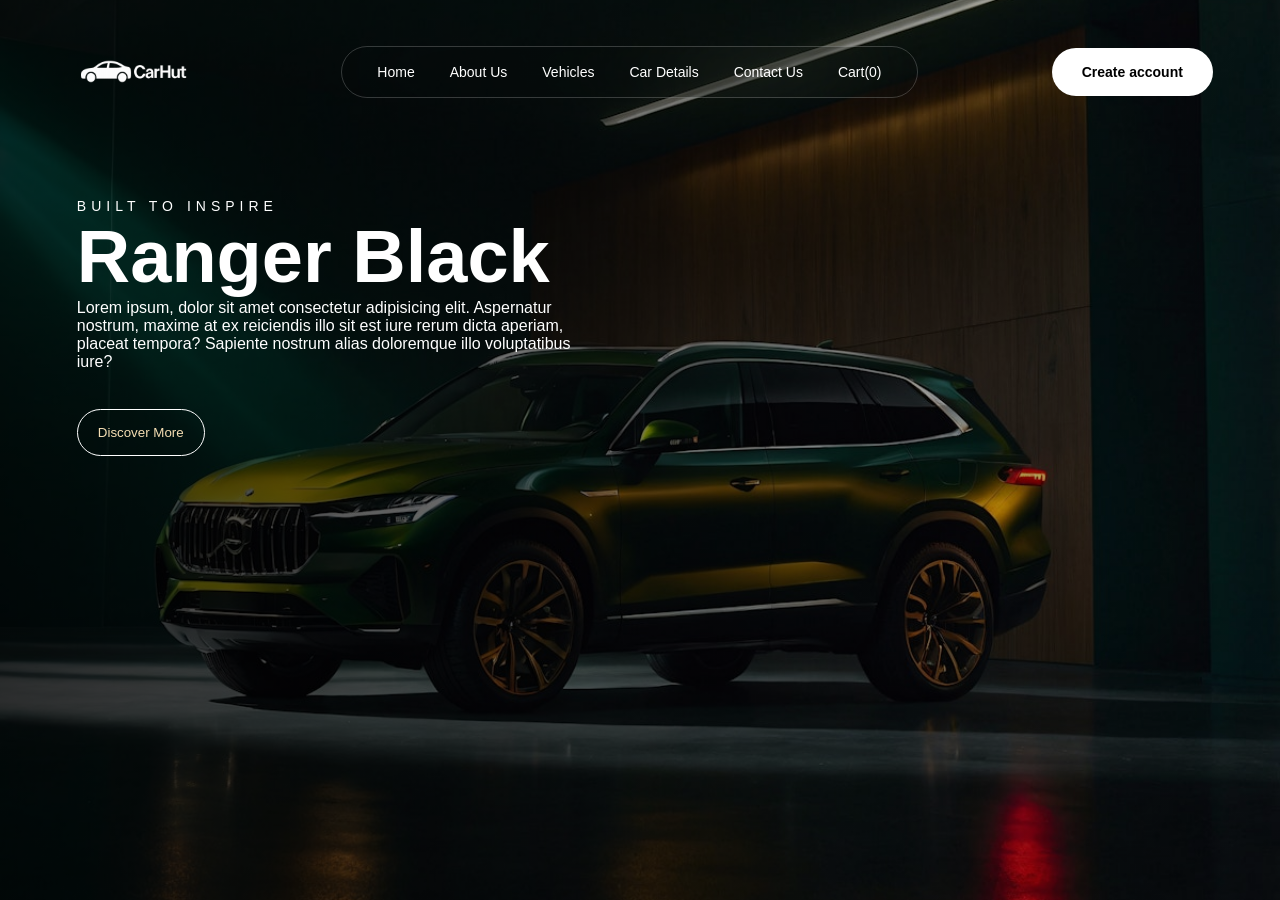
==== index.html @ 0fb3428b "Home page added" ====
<!DOCTYPE html>
<html lang="en">
<head>
    <meta charset="UTF-8">
    <meta name="viewport" content="width=device-width, initial-scale=1.0">
    <link rel="stylesheet" href="./style/style.css">
    <link rel="shortcut icon" href="favicon.ico" type="image/x-icon">
    <!-- Add this to your <head> -->
   <link href="https://fontshare.com[]=clash-display@200,300,400,500,600,700&display=swap" rel="stylesheet">

    <title>Car Hut</title>
</head>
<body>
    <div class="hero-section">
        <header>
            <div class="nav">
                <a href="#" class="logo">
                    <img src="./assets/logo.png" alt="logo">
                </a>

                <div class="nav-links">
                    <ul>
                        <li><a href="#">Home</a></li>
                        <li><a href="#">About Us</a></li>
                        <li><a href="#">Vehicles</a></li>
                        <li><a href="#">Car Details</a></li>
                        <li><a href="#">Contact Us</a></li>
                        <li><a href="#">Cart(0)</a></li>
                    </ul>
                </div>

                <div class="create">
                    <button>Create account</button>
                </div>
            </div>
        </header>
        
        <div class="description">
            <div class="text">
                <p class="sub-heading">BUILT TO INSPIRE</p>
                <h1>Ranger Black</h1>
                <p>Lorem ipsum, dolor sit amet consectetur adipisicing elit. Aspernatur nostrum, maxime at ex reiciendis illo sit est iure rerum dicta aperiam, placeat tempora? Sapiente nostrum alias doloremque illo voluptatibus iure?</p>
                <button>Discover More </button>
            </div>
        </div>
    </div>
    
</body>
</html>
---- style/style.css ----
*{
    margin: 0;
    padding: 0;
    box-sizing: border-box;
}

body{
    font-family: 'Clash Display', sans-serif;

    -webkit-font-smoothing: antialiased;
    -moz-osx-font-smoothing: grayscale;
}

img{
    max-width: 100%;
    display: block;
}



/* ================= HERO SECTION ================= */

.hero-section{
    min-height: 100vh;
    background-image:
    linear-gradient(to right,
    rgba(0,0,0,0.8),
    rgba(0,0,0,0.2)),
    url(../assets/hero_section.jpg);

    background-size: cover;
    background-position: center;
    background-repeat: no-repeat;
    color: white;
}

/* ================= NAVBAR ================= */

.nav{
    display: flex;
    align-items: center;
    justify-content: space-around;
    padding-top: 25px;
}

/* LOGO */

.logo{
    max-width: 140px;
    width: 100%;
}

.logo img{
    width: 100%;
    object-fit: contain;
}

/* NAV LINKS */

.nav-links{
    border: 1px solid rgba(255,255,255,0.2);
    padding: 16px 35px;
    border-radius: 68px;
    backdrop-filter: blur(50px);
}

.nav-links ul{
    display: flex;
    align-items: center;
    gap: 35px;
    list-style: none;
}

.nav-links ul li a{
    text-decoration: none;
    color: white;
    font-size: 14px;
    font-weight: 400;
}

/* BUTTON */

.create button{
    border: none;
    outline: none;
    padding: 16px 30px;
    border-radius: 50px;
    background-color: white;
    font-size: 14px;
    font-weight: 600;
    cursor: pointer;
}

.text button{
    background: transparent;
    border: 1px solid white;
    border-radius: 48px;
    color: wheat;
    padding: 15px 20px;
    margin-top: 38px;
    cursor: pointer;
    transition: 0.3s ease;
}

.description{
    min-height: calc(100vh-120px);
    display: flex;
    gap: 20px;
    padding-left: 6%;
    padding-right: 6%;
    padding-top: 80px;
}
.sub-heading{
    letter-spacing: 5px;
    font-size: 14px;
    font-weight: 400;
}
.text{
    max-width: 500px;
}

.text h1{
    font-size: 74px;
}
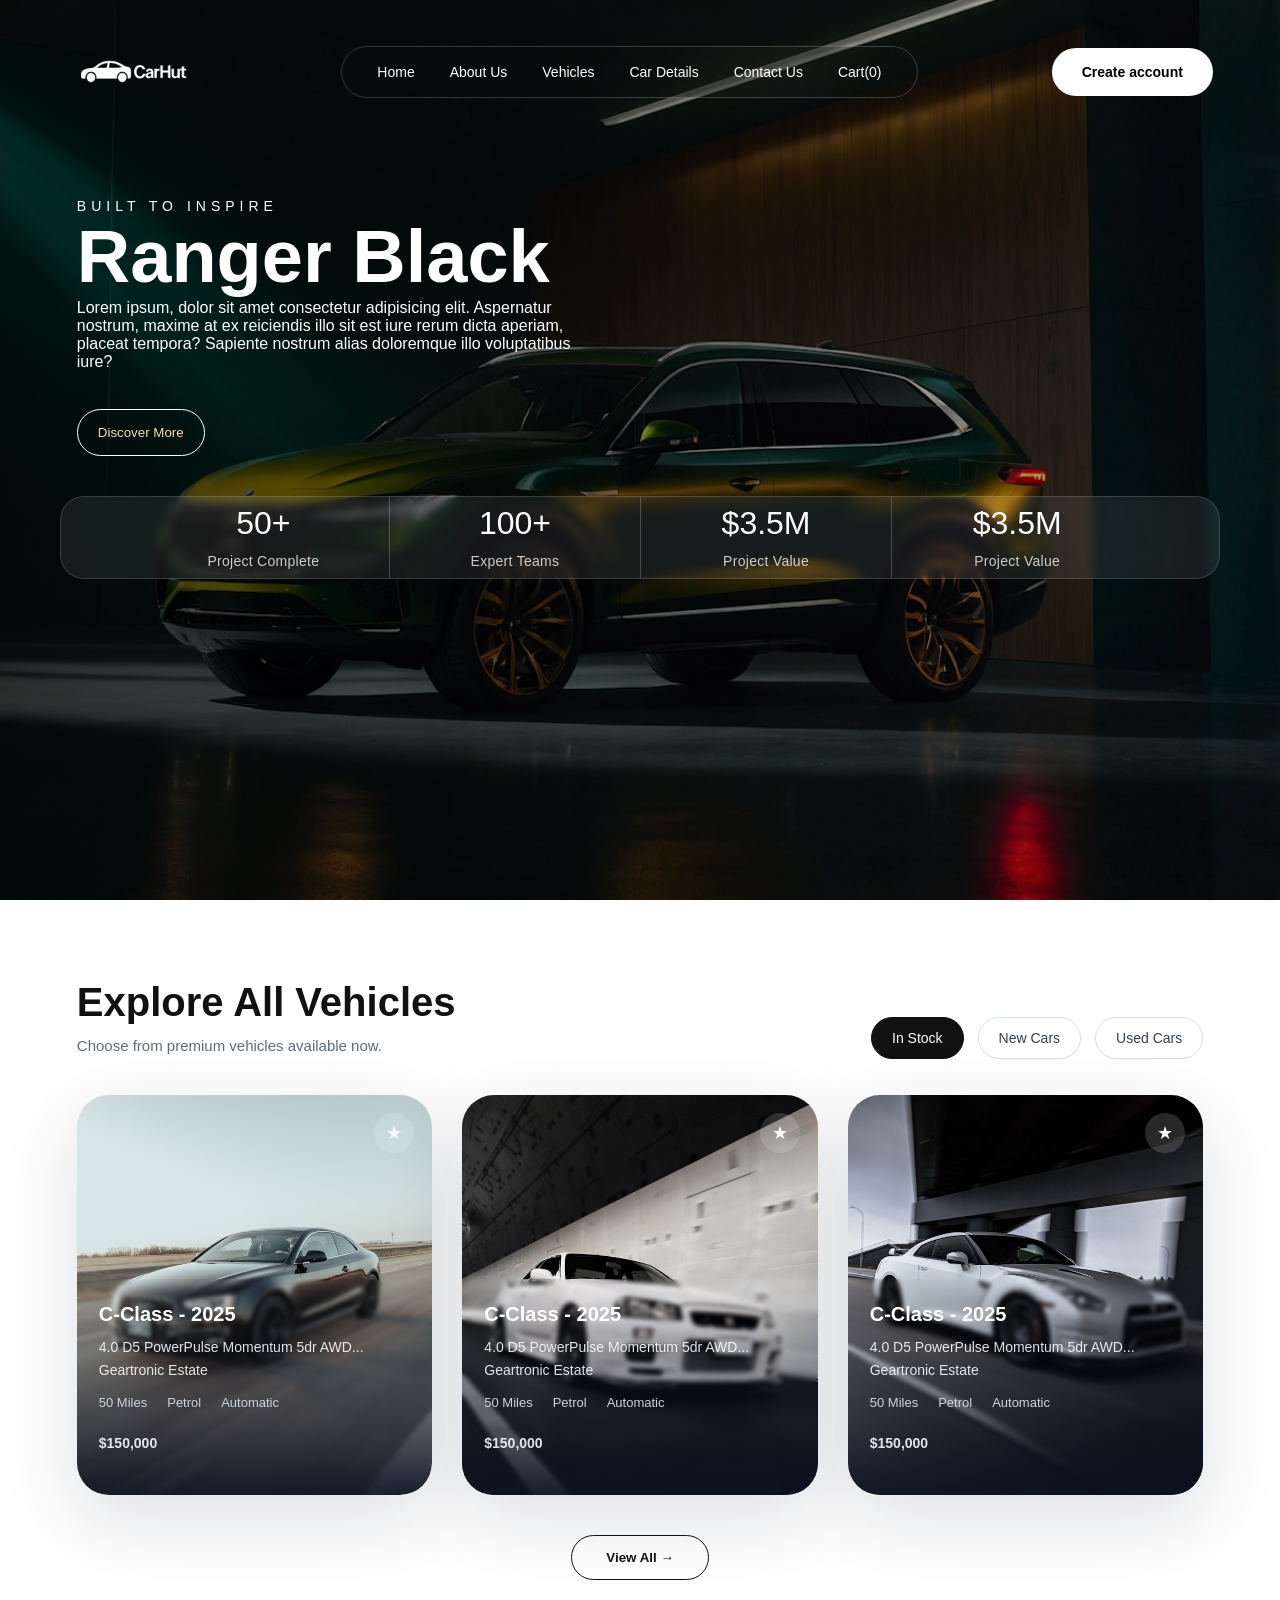
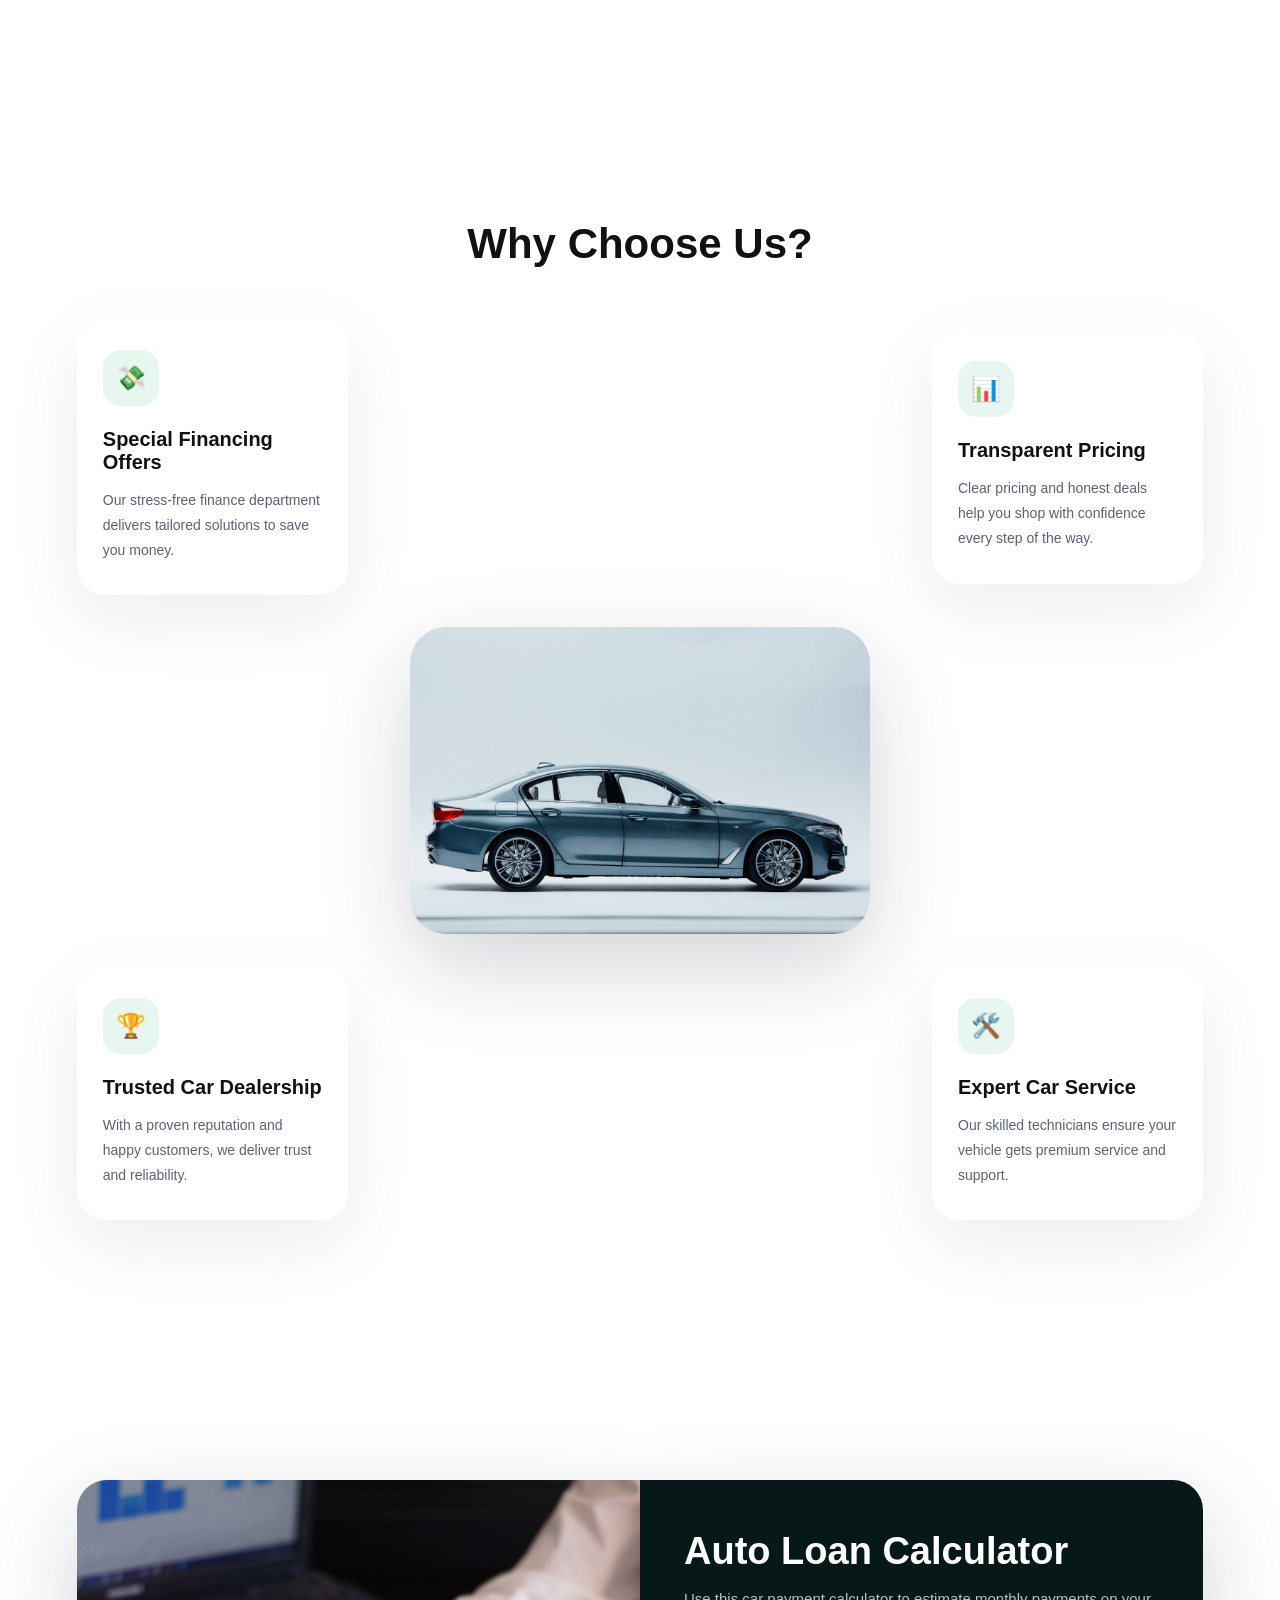
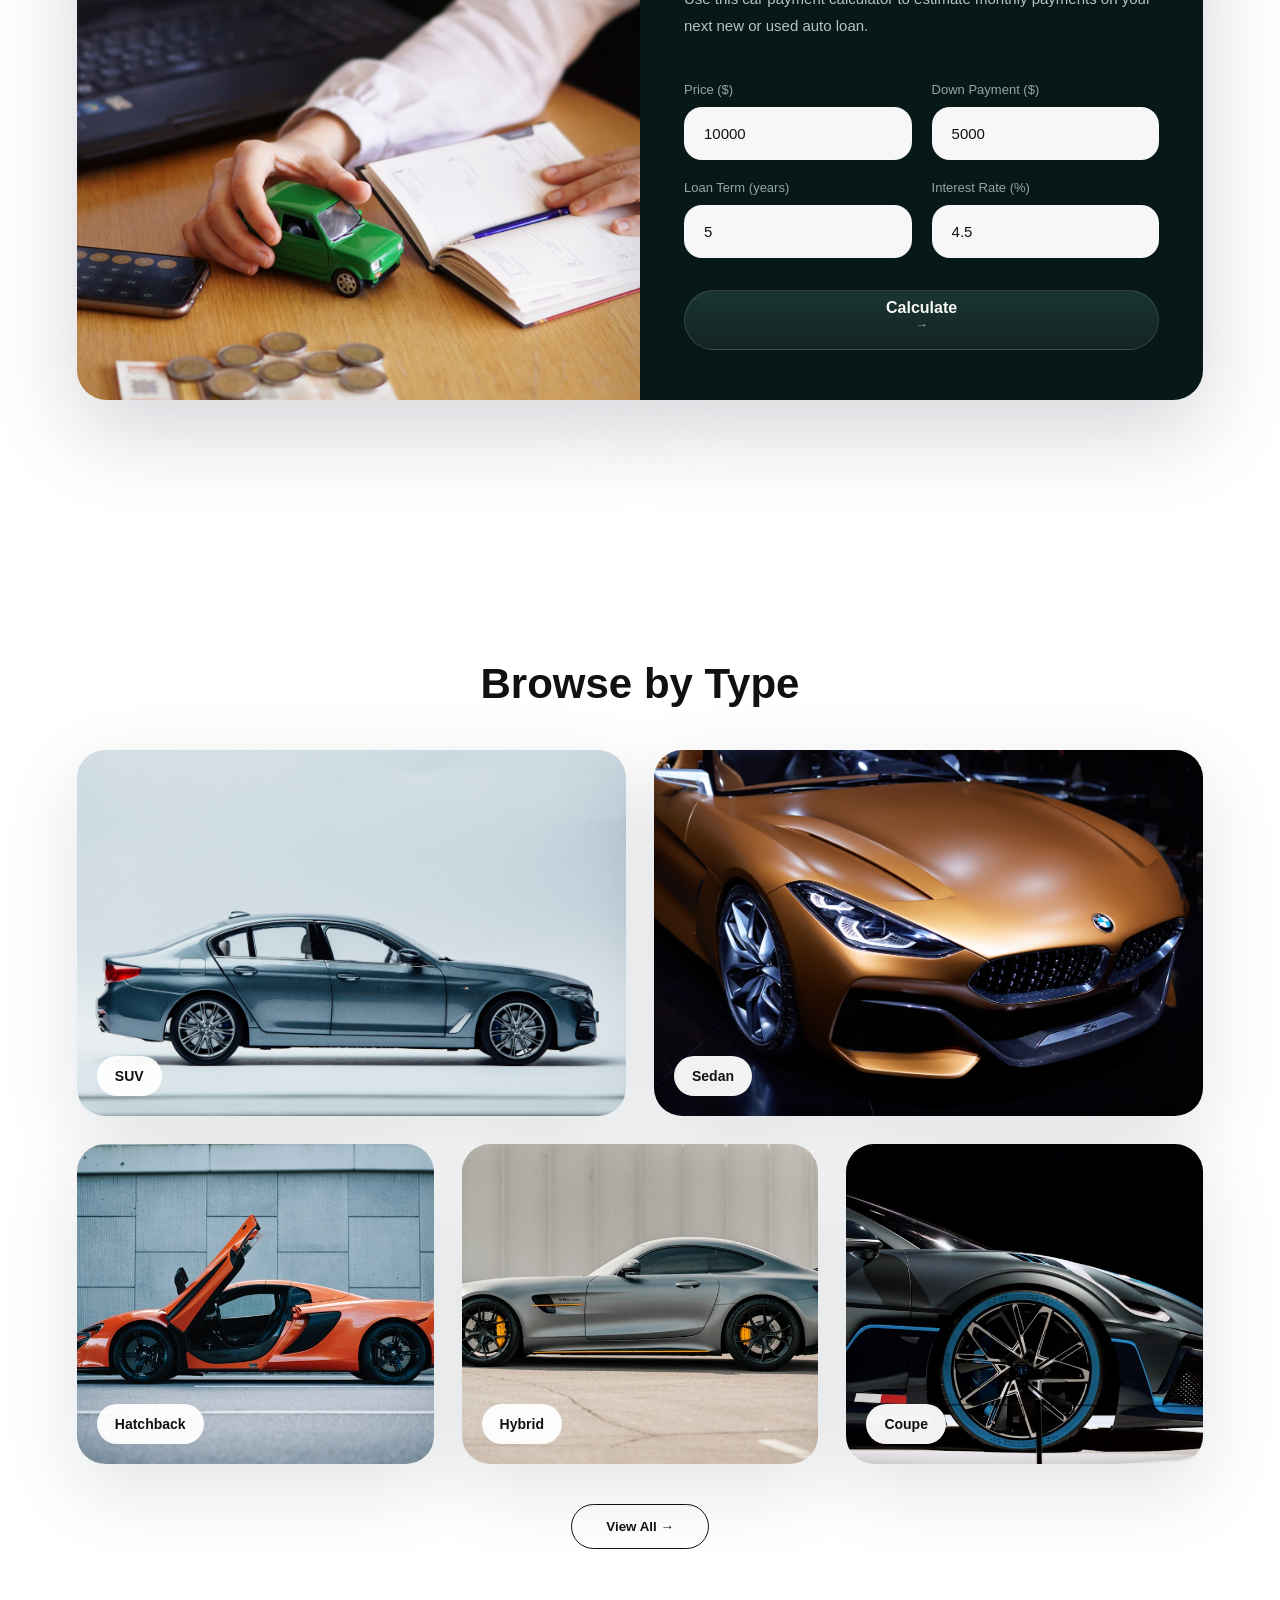
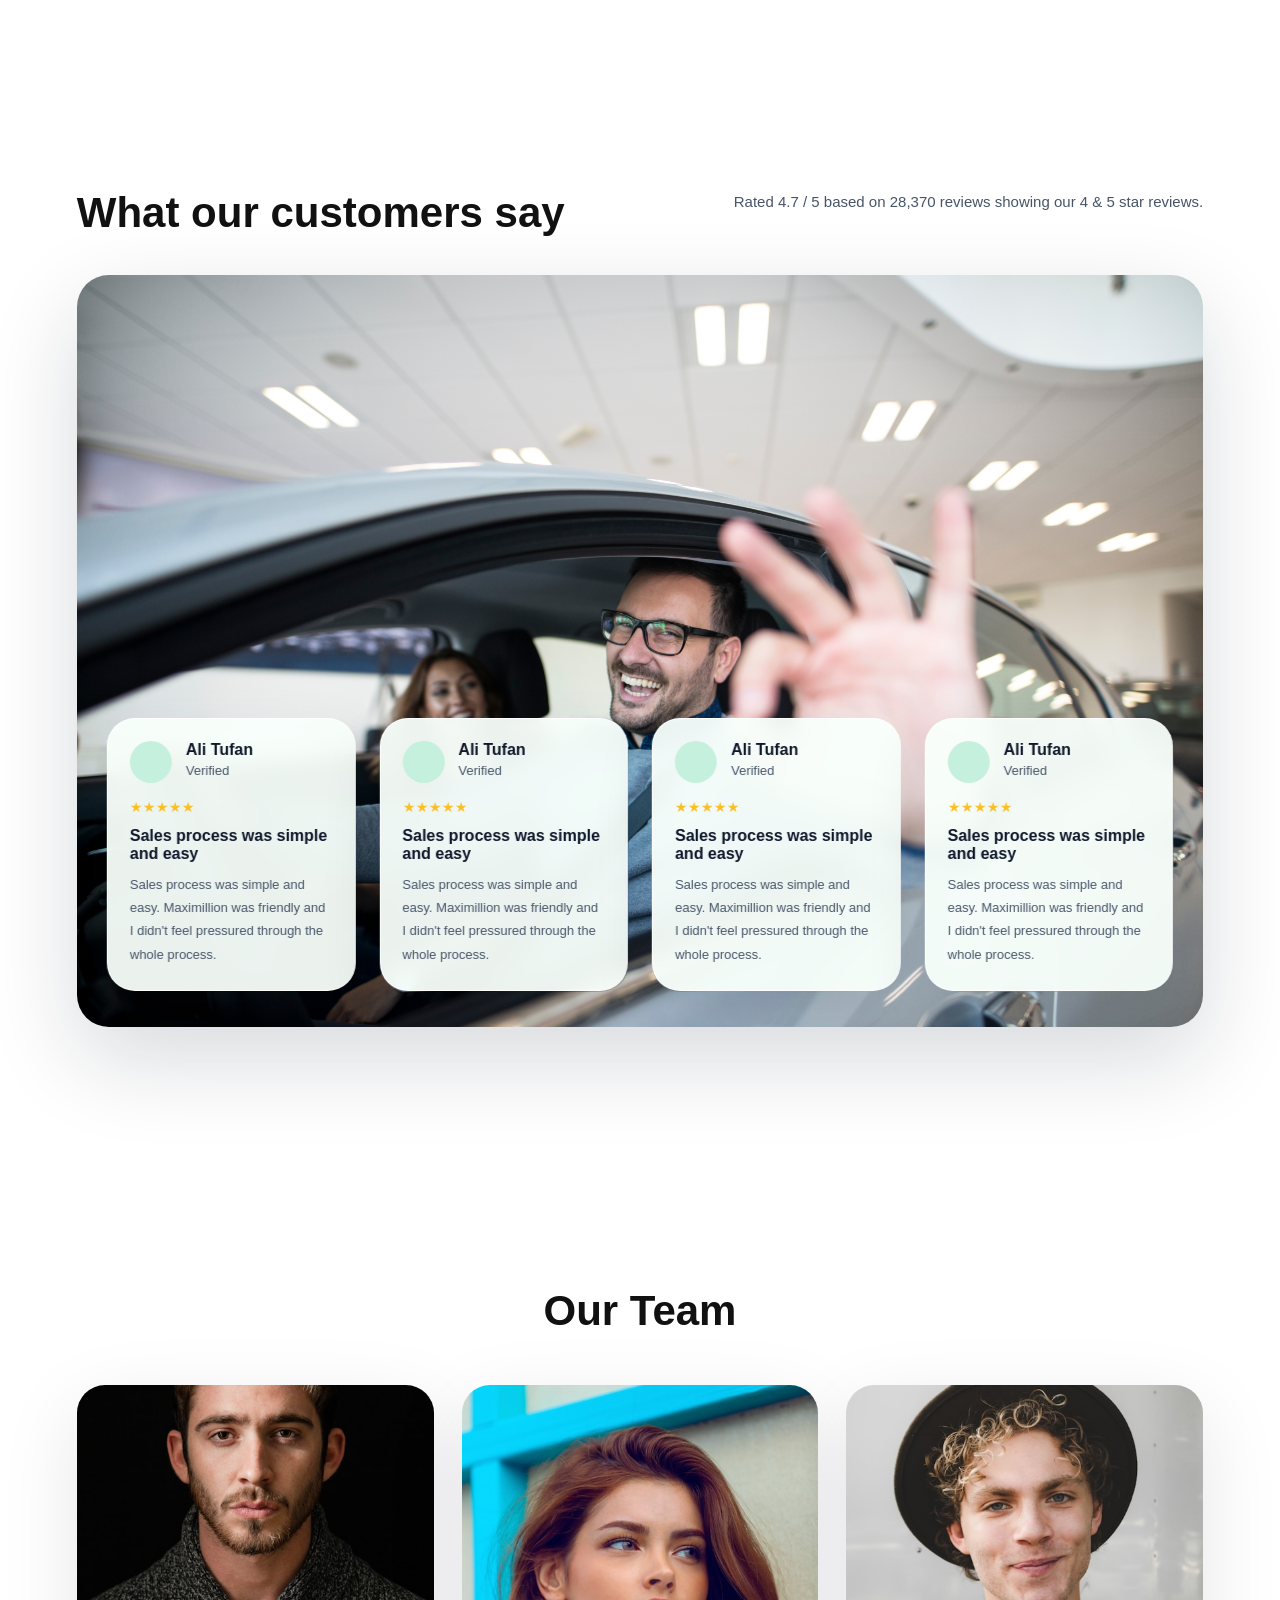
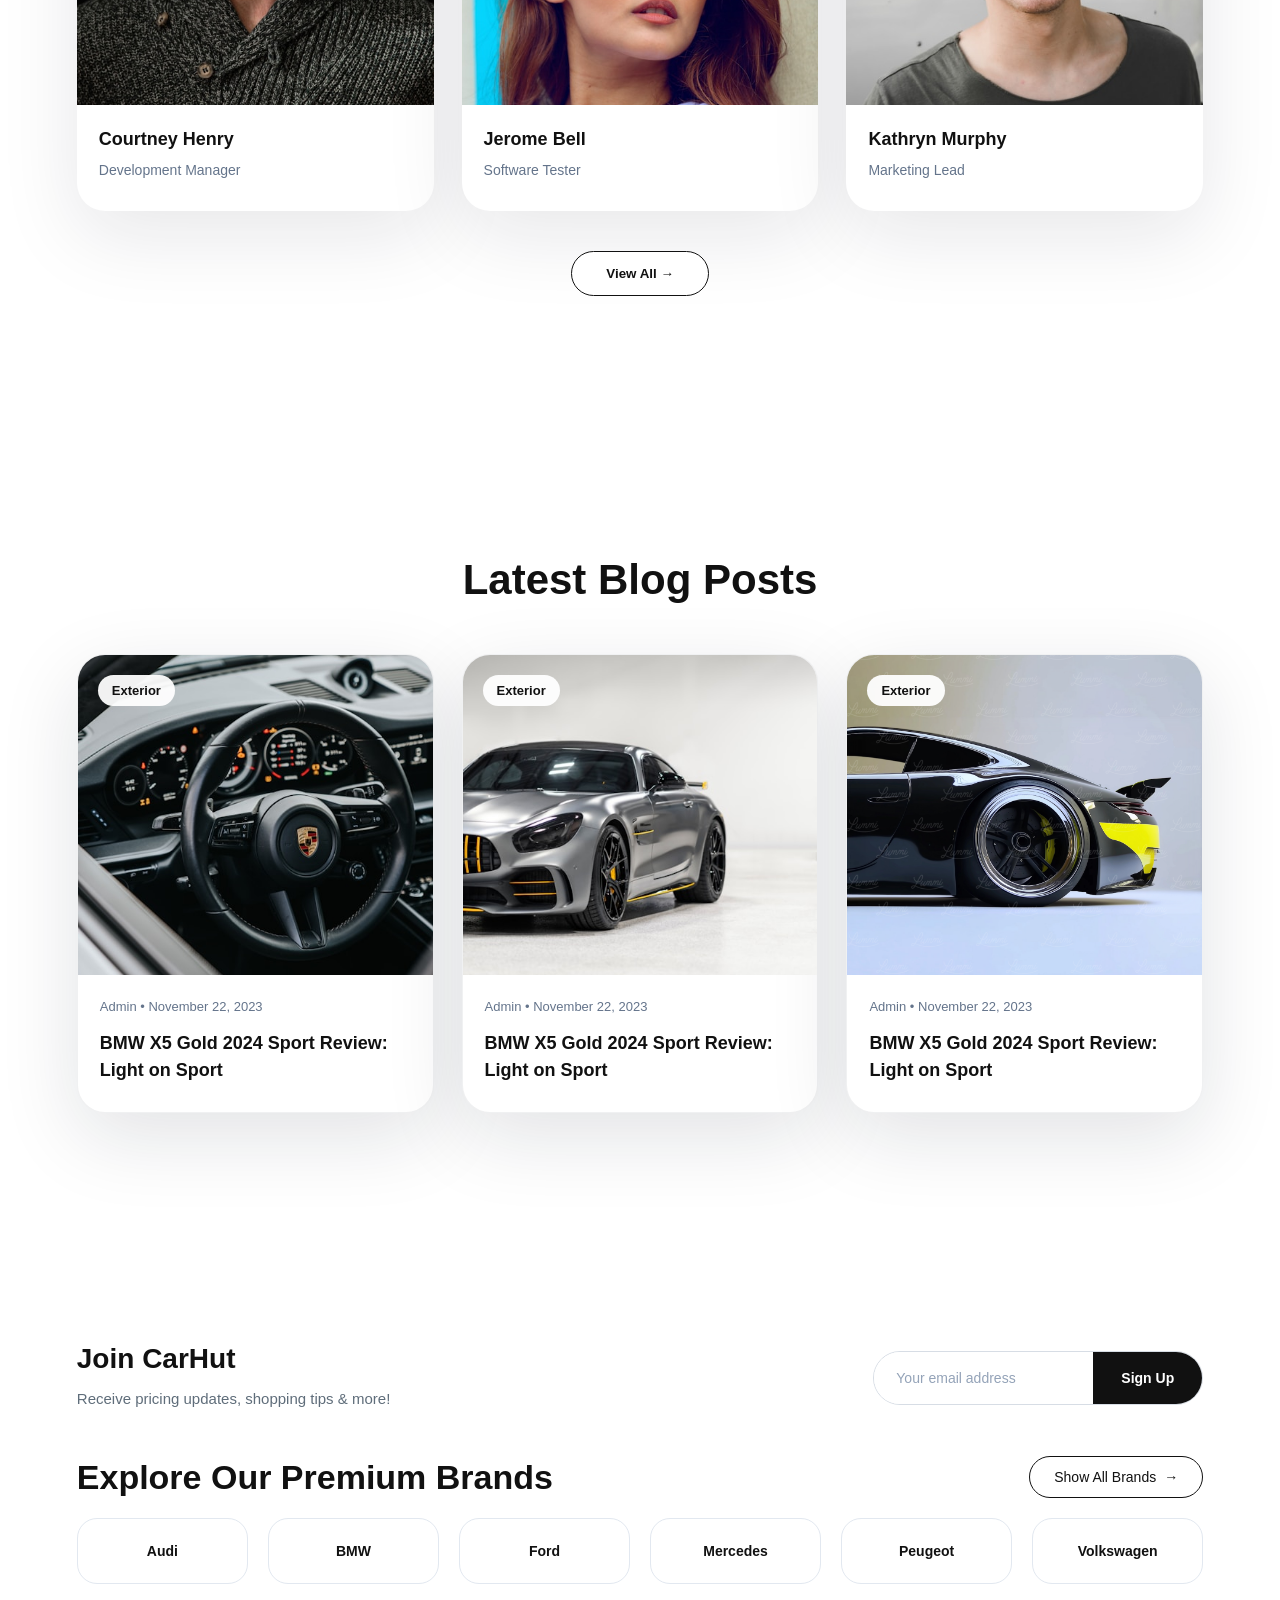
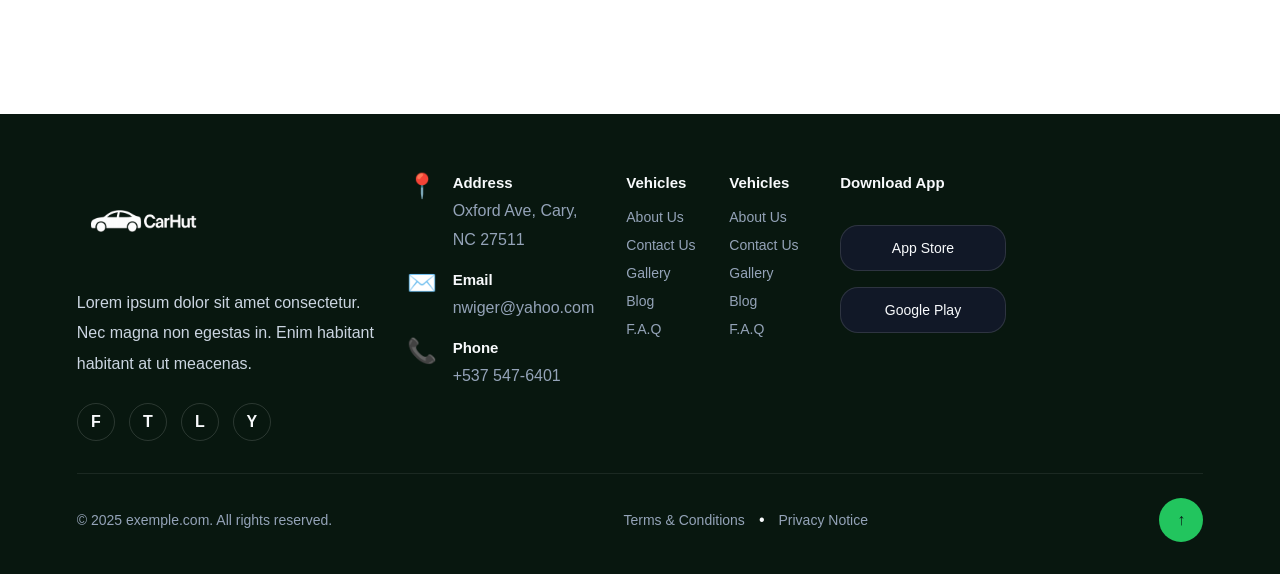
==== commit 4acfe863: "main page added" ====
--- a/index.html
+++ b/index.html
@@ -43,7 +43,438 @@
                 <button>Discover More </button>
             </div>
         </div>
+
+        <div class="stats">
+            <div class="stat-card">
+                <p>50+</p>
+                <span>Project Complete</span>
+            </div>
+            <div class="stat-card">
+                <p>100+</p>
+                <span>Expert Teams</span>
+            </div>
+            <div class="stat-card">
+                <p>$3.5M</p>
+                <span>Project Value</span>
+            </div>
+            <div class="stat-card">
+                <p>$3.5M</p>
+                <span>Project Value</span>
+            </div>
+        </div>
+
     </div>
-    
+
+    <section class="explore-section">
+        <div class="explore-top">
+            <div>
+                <h2>Explore All Vehicles</h2>
+                <p>Choose from premium vehicles available now.</p>
+            </div>
+            <div class="explore-tabs">
+                <button class="tab active">In Stock</button>
+                <button class="tab">New Cars</button>
+                <button class="tab">Used Cars</button>
+            </div>
+        </div>
+
+        <div class="vehicle-grid">
+            <article class="vehicle-card">
+                <div class="vehicle-image">
+                    <img src="./assets/card_img1.jpg" alt="C-Class 2025">
+                    <div class="vehicle-badge">&#9733;</div>
+                </div>
+                <div class="vehicle-info">
+                    <h3>C-Class - 2025</h3>
+                    <p>4.0 D5 PowerPulse Momentum 5dr AWD... Geartronic Estate</p>
+                    <div class="vehicle-meta">
+                        <span>50 Miles</span>
+                        <span>Petrol</span>
+                        <span>Automatic</span>
+                    </div>
+                    <p class="vehicle-price">$150,000</p>
+                </div>
+            </article>
+
+            <article class="vehicle-card">
+                <div class="vehicle-image">
+                    <img src="./assets/card_img2.jpg" alt="C-Class 2025">
+                    <div class="vehicle-badge">&#9733;</div>
+                </div>
+                <div class="vehicle-info">
+                    <h3>C-Class - 2025</h3>
+                    <p>4.0 D5 PowerPulse Momentum 5dr AWD... Geartronic Estate</p>
+                    <div class="vehicle-meta">
+                        <span>50 Miles</span>
+                        <span>Petrol</span>
+                        <span>Automatic</span>
+                    </div>
+                    <p class="vehicle-price">$150,000</p>
+                </div>
+            </article>
+
+            <article class="vehicle-card">
+                <div class="vehicle-image">
+                    <img src="./assets/card_img3.jpg" alt="C-Class 2025">
+                    <div class="vehicle-badge">&#9733;</div>
+                </div>
+                <div class="vehicle-info">
+                    <h3>C-Class - 2025</h3>
+                    <p>4.0 D5 PowerPulse Momentum 5dr AWD... Geartronic Estate</p>
+                    <div class="vehicle-meta">
+                        <span>50 Miles</span>
+                        <span>Petrol</span>
+                        <span>Automatic</span>
+                    </div>
+                    <p class="vehicle-price">$150,000</p>
+                </div>
+            </article>
+        </div>
+
+        <div class="view-all-wrap">
+            <button class="view-all">View All <span>→</span></button>
+        </div>
+    </section>
+
+    <section class="why-choose">
+        <div class="section-heading">
+            <h2>Why Choose Us?</h2>
+        </div>
+
+        <div class="why-grid">
+            <article class="feature-card feature-1">
+                <div class="feature-icon">💸</div>
+                <h3>Special Financing Offers</h3>
+                <p>Our stress-free finance department delivers tailored solutions to save you money.</p>
+            </article>
+
+            <article class="feature-card feature-2">
+                <div class="feature-icon">📊</div>
+                <h3>Transparent Pricing</h3>
+                <p>Clear pricing and honest deals help you shop with confidence every step of the way.</p>
+            </article>
+
+            <div class="why-car">
+                <img src="./assets/suv.jpg" alt="Featured car">
+            </div>
+
+            <article class="feature-card feature-3">
+                <div class="feature-icon">🏆</div>
+                <h3>Trusted Car Dealership</h3>
+                <p>With a proven reputation and happy customers, we deliver trust and reliability.</p>
+            </article>
+
+            <article class="feature-card feature-4">
+                <div class="feature-icon">🛠️</div>
+                <h3>Expert Car Service</h3>
+                <p>Our skilled technicians ensure your vehicle gets premium service and support.</p>
+            </article>
+        </div>
+    </section>
+
+    <section class="loan-calculator">
+        <div class="loan-grid">
+            <div class="loan-image">
+                <img src="./assets/loan.jpg" alt="Auto loan calculator">
+            </div>
+            <div class="loan-form-card">
+                <div class="loan-heading">
+                    <h2>Auto Loan Calculator</h2>
+                    <p>Use this car payment calculator to estimate monthly payments on your next new or used auto loan.</p>
+                </div>
+                <form>
+                    <div class="input-row">
+                        <label>
+                            <span>Price ($)</span>
+                            <input type="text" value="10000">
+                        </label>
+                        <label>
+                            <span>Down Payment ($)</span>
+                            <input type="text" value="5000">
+                        </label>
+                    </div>
+                    <div class="input-row">
+                        <label>
+                            <span>Loan Term (years)</span>
+                            <input type="text" value="5">
+                        </label>
+                        <label>
+                            <span>Interest Rate (%)</span>
+                            <input type="text" value="4.5">
+                        </label>
+                    </div>
+                    <button type="button" class="calculate-btn">Calculate <span>→</span></button>
+                </form>
+            </div>
+        </div>
+    </section>
+
+    <section class="browse-section">
+        <div class="section-heading">
+            <h2>Browse by Type</h2>
+        </div>
+        <div class="browse-grid browse-grid--two-three">
+            <article class="browse-card browse-card--wide">
+                <img src="./assets/suv.jpg" alt="SUV">
+                <span class="browse-label">SUV</span>
+            </article>
+            <article class="browse-card browse-card--wide">
+                <img src="./assets/sedan.jpg" alt="Sedan">
+                <span class="browse-label">Sedan</span>
+            </article>
+            <article class="browse-card browse-card--narrow">
+                <img src="./assets/hatchback.jpg" alt="Hatchback">
+                <span class="browse-label">Hatchback</span>
+            </article>
+            <article class="browse-card browse-card--narrow">
+                <img src="./assets/hybrid.jpg" alt="Hybrid">
+                <span class="browse-label">Hybrid</span>
+            </article>
+            <article class="browse-card browse-card--narrow">
+                <img src="./assets/coupe.jpg" alt="Coupe">
+                <span class="browse-label">Coupe</span>
+            </article>
+        </div>
+        <div class="view-all-wrap">
+            <button class="view-all">View All <span>→</span></button>
+        </div>
+    </section>
+
+    <section class="customer-section">
+        <div class="customer-heading">
+            <div>
+                <h2>What our customers say</h2>
+            </div>
+            <div class="customer-rating">
+                <p>Rated 4.7 / 5 based on 28,370 reviews showing our 4 &amp; 5 star reviews.</p>
+            </div>
+        </div>
+        <div class="customer-panel">
+            <div class="customer-bg">
+                <img src="./assets/customer.jpg" alt="Happy customers in car">
+            </div>
+            <div class="customer-cards">
+                <article class="customer-card">
+                    <div class="card-top">
+                        <div class="avatar"></div>
+                        <div>
+                            <h3>Ali Tufan</h3>
+                            <p>Verified</p>
+                        </div>
+                    </div>
+                    <div class="star-row">★★★★★</div>
+                    <h4>Sales process was simple and easy</h4>
+                    <p>Sales process was simple and easy. Maximillion was friendly and I didn't feel pressured through the whole process.</p>
+                </article>
+                <article class="customer-card">
+                    <div class="card-top">
+                        <div class="avatar"></div>
+                        <div>
+                            <h3>Ali Tufan</h3>
+                            <p>Verified</p>
+                        </div>
+                    </div>
+                    <div class="star-row">★★★★★</div>
+                    <h4>Sales process was simple and easy</h4>
+                    <p>Sales process was simple and easy. Maximillion was friendly and I didn't feel pressured through the whole process.</p>
+                </article>
+                <article class="customer-card">
+                    <div class="card-top">
+                        <div class="avatar"></div>
+                        <div>
+                            <h3>Ali Tufan</h3>
+                            <p>Verified</p>
+                        </div>
+                    </div>
+                    <div class="star-row">★★★★★</div>
+                    <h4>Sales process was simple and easy</h4>
+                    <p>Sales process was simple and easy. Maximillion was friendly and I didn't feel pressured through the whole process.</p>
+                </article>
+                <article class="customer-card">
+                    <div class="card-top">
+                        <div class="avatar"></div>
+                        <div>
+                            <h3>Ali Tufan</h3>
+                            <p>Verified</p>
+                        </div>
+                    </div>
+                    <div class="star-row">★★★★★</div>
+                    <h4>Sales process was simple and easy</h4>
+                    <p>Sales process was simple and easy. Maximillion was friendly and I didn't feel pressured through the whole process.</p>
+                </article>
+            </div>
+        </div>
+    </section>
+
+    <section class="team-section">
+        <div class="section-heading">
+            <h2>Our Team</h2>
+        </div>
+        <div class="team-grid">
+            <article class="team-card">
+                <img src="./assets/team1.jpg" alt="Courtney Henry">
+                <div class="team-info">
+                    <h3>Courtney Henry</h3>
+                    <p>Development Manager</p>
+                </div>
+            </article>
+            <article class="team-card">
+                <img src="./assets/team2.jpg" alt="Jerome Bell">
+                <div class="team-info">
+                    <h3>Jerome Bell</h3>
+                    <p>Software Tester</p>
+                </div>
+            </article>
+            <article class="team-card">
+                <img src="./assets/team3.jpg" alt="Kathryn Murphy">
+                <div class="team-info">
+                    <h3>Kathryn Murphy</h3>
+                    <p>Marketing Lead</p>
+                </div>
+            </article>
+        </div>
+        <div class="view-all-wrap">
+            <button class="view-all">View All <span>→</span></button>
+        </div>
+    </section>
+
+    <section class="blog-section">
+        <div class="section-heading">
+            <h2>Latest Blog Posts</h2>
+        </div>
+        <div class="blog-grid">
+            <article class="blog-card">
+                <div class="blog-image">
+                    <img src="./assets/blog1.jpg" alt="BMW X5 Gold interior">
+                    <span class="blog-tag">Exterior</span>
+                </div>
+                <div class="blog-content">
+                    <div class="blog-meta">Admin • November 22, 2023</div>
+                    <h3>BMW X5 Gold 2024 Sport Review: Light on Sport</h3>
+                </div>
+            </article>
+            <article class="blog-card">
+                <div class="blog-image">
+                    <img src="./assets/blog2.jpg" alt="Sports car side profile">
+                    <span class="blog-tag">Exterior</span>
+                </div>
+                <div class="blog-content">
+                    <div class="blog-meta">Admin • November 22, 2023</div>
+                    <h3>BMW X5 Gold 2024 Sport Review: Light on Sport</h3>
+                </div>
+            </article>
+            <article class="blog-card">
+                <div class="blog-image">
+                    <img src="./assets/blog3.png" alt="Luxury car front end">
+                    <span class="blog-tag">Exterior</span>
+                </div>
+                <div class="blog-content">
+                    <div class="blog-meta">Admin • November 22, 2023</div>
+                    <h3>BMW X5 Gold 2024 Sport Review: Light on Sport</h3>
+                </div>
+            </article>
+        </div>
+    </section>
+
+    <section class="join-brands-section">
+        <div class="join-brands-grid">
+            <div class="join-card">
+                <h3>Join CarHut</h3>
+                <p>Receive pricing updates, shopping tips & more!</p>
+            </div>
+            <form class="join-form">
+                <input type="email" placeholder="Your email address">
+                <button type="submit">Sign Up</button>
+            </form>
+        </div>
+
+        <div class="brands-row">
+            <div class="brands-heading">
+                <h2>Explore Our Premium Brands</h2>
+                <button class="brands-button">Show All Brands <span>→</span></button>
+            </div>
+            <div class="brand-list">
+                <div class="brand-item">Audi</div>
+                <div class="brand-item">BMW</div>
+                <div class="brand-item">Ford</div>
+                <div class="brand-item">Mercedes</div>
+                <div class="brand-item">Peugeot</div>
+                <div class="brand-item">Volkswagen</div>
+            </div>
+        </div>
+    </section>
+
+    <footer class="footer-section">
+        <div class="footer-top">
+            <div class="footer-brand">
+                <a href="#" class="footer-logo">
+                    <img src="./assets/logo.png" alt="CarHut logo">
+                </a>
+                <p>Lorem ipsum dolor sit amet consectetur. Nec magna non egestas in. Enim habitant habitant at ut meacenas.</p>
+                <div class="social-links">
+                    <a href="#" aria-label="Facebook">F</a>
+                    <a href="#" aria-label="Twitter">T</a>
+                    <a href="#" aria-label="LinkedIn">L</a>
+                    <a href="#" aria-label="YouTube">Y</a>
+                </div>
+            </div>
+            <div class="footer-contact-cards">
+                <article class="contact-card">
+                    <span class="contact-icon">📍</span>
+                    <div>
+                        <h4>Address</h4>
+                        <p>Oxford Ave, Cary, NC 27511</p>
+                    </div>
+                </article>
+                <article class="contact-card">
+                    <span class="contact-icon">✉️</span>
+                    <div>
+                        <h4>Email</h4>
+                        <p>nwiger@yahoo.com</p>
+                    </div>
+                </article>
+                <article class="contact-card">
+                    <span class="contact-icon">📞</span>
+                    <div>
+                        <h4>Phone</h4>
+                        <p>+537 547-6401</p>
+                    </div>
+                </article>
+            </div>
+            <div class="footer-links">
+                <div class="links-column">
+                    <h4>Vehicles</h4>
+                    <a href="#">About Us</a>
+                    <a href="#">Contact Us</a>
+                    <a href="#">Gallery</a>
+                    <a href="#">Blog</a>
+                    <a href="#">F.A.Q</a>
+                </div>
+                <div class="links-column">
+                    <h4>Vehicles</h4>
+                    <a href="#">About Us</a>
+                    <a href="#">Contact Us</a>
+                    <a href="#">Gallery</a>
+                    <a href="#">Blog</a>
+                    <a href="#">F.A.Q</a>
+                </div>
+            </div>
+            <div class="footer-apps">
+                <h4>Download App</h4>
+                <a href="#" class="app-btn app-btn--apple">App Store</a>
+                <a href="#" class="app-btn app-btn--google">Google Play</a>
+            </div>
+        </div>
+        <div class="footer-bottom">
+            <p>© 2025 exemple.com. All rights reserved.</p>
+            <div class="footer-legal">
+                <a href="#">Terms & Conditions</a>
+                <span>•</span>
+                <a href="#">Privacy Notice</a>
+            </div>
+            <a href="#" class="scroll-top">↑</a>
+        </div>
+    </footer>
+
 </body>
 </html>
--- a/style/style.css
+++ b/style/style.css
@@ -6,7 +6,6 @@
 
 body{
     font-family: 'Clash Display', sans-serif;
-
     -webkit-font-smoothing: antialiased;
     -moz-osx-font-smoothing: grayscale;
 }
@@ -123,3 +122,1198 @@
     font-size: 74px;
 }
 
+.stats{
+    max-width: 1160px;
+    margin: 40px auto;
+    display: grid;
+    grid-template-columns: repeat(4, minmax(0, 1fr));
+    background: rgba(255, 255, 255, 0.08);
+    border: 1px solid rgba(255, 255, 255, 0.15);
+    border-radius: 24px;
+    backdrop-filter: blur(5px);
+    gap: 0;
+    padding: 0px 6%;
+}
+
+.join-brands-section{
+    padding: 50px 6%;
+    max-width: 1280px;
+    margin: 0 auto 80px;
+}
+
+.join-brands-grid{
+    display: grid;
+    grid-template-columns: 1fr auto;
+    gap: 20px;
+    align-items: center;
+    justify-content: space-between;
+    margin-bottom: 44px;
+}
+
+.join-card{
+    display: flex;
+    flex-direction: column;
+    gap: 10px;
+}
+
+.join-card h3{
+    font-size: 28px;
+    color: #111;
+    margin: 0;
+}
+
+.join-card p{
+    color: #5f6d7a;
+    font-size: 15px;
+    line-height: 1.8;
+    max-width: 520px;
+}
+
+.join-form{
+    display: flex;
+    align-items: center;
+    gap: 0;
+    border: 1px solid #d7dde5;
+    border-radius: 999px;
+    overflow: hidden;
+    max-width: 520px;
+    background: #fff;
+}
+
+.join-form input{
+    border: none;
+    outline: none;
+    flex: 1;
+    padding: 18px 22px;
+    font-size: 14px;
+    color: #111;
+}
+
+.join-form input::placeholder{
+    color: #94a3b8;
+}
+
+.join-form button{
+    border: none;
+    outline: none;
+    padding: 18px 28px;
+    background: #111;
+    color: #fff;
+    font-size: 14px;
+    font-weight: 600;
+    cursor: pointer;
+}
+
+.brands-row{
+    display: grid;
+    gap: 20px;
+}
+
+.brands-heading{
+    display: flex;
+    align-items: center;
+    justify-content: space-between;
+    gap: 18px;
+}
+
+.brands-heading h2{
+    font-size: 34px;
+    margin: 0;
+    color: #111;
+}
+
+.brands-button{
+    border: 1px solid #111;
+    background: #fff;
+    color: #111;
+    padding: 12px 24px;
+    border-radius: 999px;
+    cursor: pointer;
+    font-size: 14px;
+    display: inline-flex;
+    align-items: center;
+    gap: 8px;
+}
+
+.brand-list{
+    display: grid;
+    grid-template-columns: repeat(6, minmax(0, 1fr));
+    gap: 20px;
+}
+
+.brand-item{
+    display: flex;
+    align-items: center;
+    justify-content: center;
+    min-height: 66px;
+    border: 1px solid #e2e8f0;
+    border-radius: 20px;
+    background: #fff;
+    color: #111;
+    font-weight: 600;
+    font-size: 14px;
+}
+
+.stat-card{
+    padding: 8px 0;
+    text-align: center;
+    background: transparent;
+    border: none;
+    transition: transform 0.3s ease, color 0.3s ease;
+}
+
+.stat-card + .stat-card{
+    border-left: 1px solid rgba(255, 255, 255, 0.22);
+}
+
+.stat-card:hover{
+    transform: translateY(-2px);
+}
+
+.stat-card p{
+    font-size: 32px;
+    font-weight: 400;
+    margin-bottom: 10px;
+    color: #fff;
+}
+
+.stat-card span{
+    font-size: 14px;
+    color: rgba(255, 255, 255, 0.78);
+    letter-spacing: 0.02em;
+}
+
+@media (max-width: 960px) {
+    .text h1{
+        font-size: 58px;
+    }
+    .stats{
+        grid-template-columns: repeat(2, 1fr);
+    }
+}
+
+@media (max-width: 640px) {
+    .nav{
+        flex-wrap: wrap;
+        justify-content: center;
+        gap: 18px;
+    }
+    .description{
+        padding-top: 40px;
+    }
+    .text h1{
+        font-size: 44px;
+    }
+    .stats{
+        grid-template-columns: 1fr;
+        padding: 0 24px 30px;
+    }
+    .stat-card + .stat-card{
+        border-left: none;
+        border-top: 1px solid rgba(255, 255, 255, 0.15);
+        padding-top: 20px;
+    }
+}
+
+
+.explore-section{
+    padding: 80px 6%;
+    max-width: 1280px;
+    margin: 0 auto 80px;
+}
+
+.explore-top{
+    display: flex;
+    align-items: flex-end;
+    justify-content: space-between;
+    gap: 20px;
+    margin-bottom: 36px;
+}
+
+.explore-top h2{
+    font-size: 40px;
+    margin: 0;
+    color: #111;
+}
+
+.explore-top p{
+    margin: 8px 0 0;
+    color: #5f6d7a;
+    font-size: 15px;
+    line-height: 1.7;
+}
+
+.explore-tabs{
+    display: flex;
+    gap: 14px;
+    flex-wrap: wrap;
+}
+
+.tab{
+    border: 1px solid #d7dde5;
+    background: #fff;
+    color: #334155;
+    padding: 12px 20px;
+    border-radius: 999px;
+    font-size: 14px;
+    cursor: pointer;
+    transition: all 0.25s ease;
+}
+
+.tab.active{
+    background: #111;
+    color: #fff;
+    border-color: #111;
+}
+
+.vehicle-grid{
+    display: grid;
+    gap: 30px;
+    grid-template-columns: repeat(3, minmax(0, 1fr));
+}
+
+.vehicle-card{
+    position: relative;
+    border-radius: 32px;
+    overflow: hidden;
+    background: rgba(255, 255, 255, 0.08);
+    backdrop-filter: blur(5px);
+    box-shadow: 0 24px 80px rgba(15, 23, 42, 0.14);
+    color: #fff;
+}
+
+.vehicle-image{
+    position: relative;
+}
+
+.vehicle-image img{
+    width: 100%;
+    display: block;
+    height: 400px;
+    object-fit: cover;
+}
+
+.vehicle-badge{
+    position: absolute;
+    right: 18px;
+    top: 18px;
+    width: 40px;
+    height: 40px;
+    display: grid;
+    place-items: center;
+    background: rgba(255, 255, 255, 0.15);
+    border-radius: 50%;
+    color: #fff;
+    font-size: 18px;
+}
+
+.vehicle-info{
+    position: absolute;
+    left: 0;
+    right: 0;
+    bottom: 0;
+    padding: 24px 22px 26px;
+    background: linear-gradient(180deg, rgba(13, 19, 34, 0) 0%, rgba(13, 19, 34, 0.94) 100%);
+    backdrop-filter: blur(2px);
+}
+
+.vehicle-info h3{
+    margin: 0 0 10px;
+    font-size: 20px;
+}
+
+.vehicle-info p{
+    color: rgba(255, 255, 255, 0.88);
+    font-size: 14px;
+    line-height: 1.6;
+    margin: 0 0 14px;
+}
+
+.vehicle-meta{
+    display: flex;
+    flex-wrap: wrap;
+    gap: 12px 20px;
+    margin-bottom: 22px;
+    color: #cbd5e1;
+    font-size: 13px;
+}
+
+.vehicle-meta span{
+    display: inline-flex;
+    align-items: center;
+    gap: 8px;
+}
+
+.vehicle-price{
+    margin: 0;
+    font-size: 24px;
+    font-weight: 700;
+    color: #fff;
+}
+
+.view-all-wrap{
+    display: flex;
+    justify-content: center;
+    margin-top: 40px;
+}
+
+.view-all{
+    border: 1px solid #111;
+    background: #fff;
+    color: #111;
+    border-radius: 999px;
+    padding: 14px 34px;
+    font-weight: 600;
+    cursor: pointer;
+    transition: background 0.2s ease, transform 0.2s ease;
+}
+
+.view-all:hover{
+    background: #f7f7f7;
+    transform: translateY(-2px);
+}
+
+.why-choose{
+    padding: 80px 6%;
+    max-width: 1280px;
+    margin: 0 auto 100px;
+}
+
+.loan-calculator{
+    padding: 80px 6%;
+    max-width: 1280px;
+    margin: 0 auto 100px;
+}
+
+.loan-grid{
+    display: grid;
+    grid-template-columns: 1fr 1fr;
+    gap: 0;
+    align-items: stretch;
+}
+
+.loan-image{
+    overflow: hidden;
+    border-radius: 30px 0 0 30px;
+    box-shadow: 0 30px 90px rgba(15, 23, 42, 0.18);
+    min-height: 520px;
+}
+
+.loan-image img{
+    width: 100%;
+    display: block;
+    object-fit: cover;
+    min-height: 520px;
+}
+
+.loan-form-card{
+    background: #071818;
+    border-radius: 0 30px 30px 0;
+    padding: 50px 44px;
+    box-shadow: 0 30px 90px rgba(15, 23, 42, 0.18);
+    color: #fff;
+    min-height: 520px;
+    display: flex;
+    flex-direction: column;
+    justify-content: space-between;
+}
+
+.loan-heading h2{
+    margin: 0 0 12px;
+    font-size: 38px;
+    color: #fff;
+}
+
+.loan-heading p{
+    margin: 0 0 36px;
+    color: #b3c4c2;
+    font-size: 15px;
+    line-height: 1.8;
+}
+
+.input-row{
+    display: grid;
+    grid-template-columns: repeat(2, minmax(0, 1fr));
+    gap: 20px;
+    margin-bottom: 20px;
+}
+
+.loan-form-card label{
+    display: block;
+}
+
+.loan-form-card span{
+    display: block;
+    margin-bottom: 12px;
+    color: #93a7a4;
+    font-size: 13px;
+}
+
+.loan-form-card input{
+    width: 100%;
+    padding: 18px 20px;
+    border-radius: 18px;
+    border: none;
+    outline: none;
+    font-size: 15px;
+    color: #111;
+    background: #f7f7f7;
+}
+
+.calculate-btn{
+    width: 100%;
+    margin-top: 20px;
+    height: 64px;
+    border-radius: 32px;
+    border: none;
+    background: #16c79a;
+    color: #fff;
+    font-size: 16px;
+    font-weight: 700;
+    cursor: pointer;
+    transition: transform 0.2s ease, filter 0.2s ease;
+}
+
+.calculate-btn:hover{
+    transform: translateY(-2px);
+    filter: brightness(1.1);
+}
+
+@media (max-width: 1024px) {
+    .loan-grid{
+        grid-template-columns: 1fr;
+    }
+    .loan-image{
+        border-radius: 30px;
+    }
+    .loan-form-card{
+        border-radius: 30px;
+        min-height: 420px;
+    }
+    .loan-image img{
+        min-height: 420px;
+    }
+}
+
+@media (max-width: 780px) {
+    .loan-form-card{
+        padding: 28px;
+    }
+    .input-row{
+        grid-template-columns: 1fr;
+    }
+    .loan-image img{
+        min-height: 320px;
+    }
+}
+
+.browse-section{
+    padding: 80px 6%;
+    max-width: 1280px;
+    margin: 0 auto 80px;
+}
+
+.browse-section .section-heading{
+    margin-bottom: 42px;
+}
+
+.browse-grid{
+    display: grid;
+    grid-template-columns: repeat(6, minmax(0, 1fr));
+    gap: 28px;
+    align-items: stretch;
+}
+
+.browse-card{
+    position: relative;
+    overflow: hidden;
+    border-radius: 28px;
+    box-shadow: 0 24px 80px rgba(15, 23, 42, 0.12);
+}
+
+.browse-card--wide{
+    grid-column: span 3;
+}
+
+.browse-card--narrow{
+    grid-column: span 2;
+}
+
+.browse-card img{
+    width: 100%;
+    display: block;
+    object-fit: cover;
+    min-height: 320px;
+    transition: transform 0.4s ease;
+}
+
+.browse-card:hover img{
+    transform: scale(1.03);
+}
+
+.browse-label{
+    position: absolute;
+    bottom: 20px;
+    left: 20px;
+    padding: 12px 18px;
+    border-radius: 999px;
+    background: rgba(255, 255, 255, 0.95);
+    color: #111;
+    font-size: 14px;
+    font-weight: 600;
+}
+
+.browse-section .view-all-wrap{
+    margin-top: 40px;
+}
+
+.customer-section{
+    padding: 80px 6%;
+    max-width: 1280px;
+    margin: 0 auto 100px;
+}
+
+.customer-heading{
+    display: flex;
+    justify-content: space-between;
+    gap: 30px;
+    margin-bottom: 38px;
+    align-items: flex-start;
+}
+
+.customer-heading h2{
+    font-size: 42px;
+    margin: 0;
+    color: #111;
+}
+
+.customer-rating p{
+    margin: 0;
+    color: #475569;
+    font-size: 15px;
+    line-height: 1.7;
+    max-width: 520px;
+}
+
+.customer-panel{
+    position: relative;
+    border-radius: 32px;
+    overflow: hidden;
+    min-height: 520px;
+    box-shadow: 0 32px 90px rgba(15, 23, 42, 0.16);
+}
+
+.customer-bg img{
+    width: 100%;
+    height: 100%;
+    object-fit: cover;
+    display: block;
+}
+
+.customer-cards{
+    position: absolute;
+    left: 50%;
+    bottom: 36px;
+    transform: translateX(-50%);
+    display: grid;
+    grid-template-columns: repeat(4, minmax(0, 1fr));
+    gap: 24px;
+    width: min(1140px, calc(100% - 40px));
+    padding: 0 10px;
+}
+
+.customer-card{
+    background: rgba(248, 255, 251, 0.95);
+    border-radius: 28px;
+    padding: 22px 22px 24px;
+    box-shadow: 0 24px 60px rgba(15, 23, 42, 0.12);
+    backdrop-filter: blur(10px);
+    border: 1px solid rgba(255, 255, 255, 0.8);
+}
+
+.card-top{
+    display: flex;
+    align-items: center;
+    gap: 14px;
+    margin-bottom: 16px;
+}
+
+.avatar{
+    width: 42px;
+    height: 42px;
+    border-radius: 50%;
+    background: #c6f0de;
+}
+
+.card-top h3{
+    margin: 0;
+    font-size: 16px;
+    color: #0f172a;
+}
+
+.card-top p{
+    margin: 4px 0 0;
+    font-size: 13px;
+    color: #64748b;
+}
+
+.star-row{
+    color: #fbbf24;
+    font-size: 14px;
+    margin-bottom: 12px;
+}
+
+.customer-card h4{
+    margin: 0 0 10px;
+    font-size: 16px;
+    color: #0f172a;
+}
+
+.customer-card p{
+    margin: 0;
+    color: #475569;
+    font-size: 13px;
+    line-height: 1.8;
+}
+
+.team-section{
+    padding: 80px 6%;
+    max-width: 1280px;
+    margin: 0 auto 100px;
+}
+
+.team-grid{
+    display: grid;
+    grid-template-columns: repeat(3, minmax(0, 1fr));
+    gap: 28px;
+    align-items: stretch;
+}
+
+.team-card{
+    border-radius: 28px;
+    overflow: hidden;
+    background: #fff;
+    box-shadow: 0 24px 80px rgba(15, 23, 42, 0.1);
+}
+
+.team-card img{
+    width: 100%;
+    height: 320px;
+    object-fit: cover;
+    display: block;
+}
+
+.team-info{
+    padding: 24px 22px 28px;
+}
+
+.team-info h3{
+    margin: 0 0 8px;
+    font-size: 18px;
+    color: #111;
+}
+
+.team-info p{
+    margin: 0;
+    color: #64748b;
+    font-size: 14px;
+    line-height: 1.8;
+}
+
+.team-section .view-all-wrap{
+    margin-top: 40px;
+}
+
+.blog-section{
+    padding: 80px 6%;
+    max-width: 1280px;
+    margin: 0 auto 100px;
+}
+
+.blog-grid{
+    display: grid;
+    grid-template-columns: repeat(3, minmax(0, 1fr));
+    gap: 28px;
+}
+
+.blog-card{
+    background: #fff;
+    border-radius: 28px;
+    overflow: hidden;
+    box-shadow: 0 24px 80px rgba(15, 23, 42, 0.12);
+    border: 1px solid rgba(15, 23, 42, 0.06);
+}
+
+.blog-image{
+    position: relative;
+    overflow: hidden;
+}
+
+.blog-image img{
+    width: 100%;
+    height: 320px;
+    object-fit: cover;
+    display: block;
+}
+
+.blog-tag{
+    position: absolute;
+    top: 20px;
+    left: 20px;
+    background: rgba(255, 255, 255, 0.94);
+    color: #111;
+    padding: 8px 14px;
+    border-radius: 999px;
+    font-size: 13px;
+    font-weight: 600;
+}
+
+.blog-content{
+    padding: 24px 22px 28px;
+}
+
+.blog-meta{
+    font-size: 13px;
+    color: #64748b;
+    margin-bottom: 16px;
+}
+
+.blog-content h3{
+    margin: 0;
+    font-size: 18px;
+    line-height: 1.5;
+    color: #111;
+}
+
+@media (max-width: 1024px) {
+    .browse-grid{
+        grid-template-columns: repeat(2, minmax(0, 1fr));
+    }
+    .customer-cards{
+        grid-template-columns: repeat(2, minmax(0, 1fr));
+        bottom: 24px;
+    }
+    .team-grid{
+        grid-template-columns: repeat(2, minmax(0, 1fr));
+    }
+    .blog-grid{
+        grid-template-columns: repeat(2, minmax(0, 1fr));
+    }
+    .join-brands-grid{
+        grid-template-columns: 1fr;
+    }
+    .brands-heading{
+        flex-direction: column;
+        align-items: flex-start;
+    }
+    .brand-list{
+        grid-template-columns: repeat(3, minmax(0, 1fr));
+    }
+}
+
+@media (max-width: 780px) {
+    .browse-grid{
+        grid-template-columns: 1fr;
+    }
+    .brand-list{
+        grid-template-columns: 1fr;
+    }
+}
+
+.footer-section{
+    background: #08170f;
+    color: #f8fafc;
+    padding: 60px 6% 32px;
+}
+
+.footer-top{
+    display: grid;
+    grid-template-columns: 1.8fr 1.1fr 1.1fr 1fr 1fr;
+    gap: 32px;
+    align-items: start;
+    max-width: 1280px;
+    margin: 0 auto 32px;
+}
+
+.footer-logo img{
+    max-width: 140px;
+    display: block;
+    margin-bottom: 20px;
+}
+
+.footer-brand p{
+    max-width: 420px;
+    line-height: 1.9;
+    color: #cbd5e1;
+    margin-bottom: 24px;
+}
+
+.social-links{
+    display: flex;
+    gap: 14px;
+}
+
+.social-links a{
+    width: 38px;
+    height: 38px;
+    display: inline-flex;
+    align-items: center;
+    justify-content: center;
+    border: 1px solid rgba(255,255,255,0.14);
+    border-radius: 50%;
+    color: #f8fafc;
+    text-decoration: none;
+    font-weight: 700;
+}
+
+.footer-contact-cards{
+    display: grid;
+    gap: 16px;
+}
+
+.contact-card{
+    display: flex;
+    gap: 16px;
+    align-items: flex-start;
+}
+
+.contact-icon{
+    font-size: 24px;
+    line-height: 1;
+}
+
+.contact-card h4{
+    margin: 0 0 6px;
+    font-size: 15px;
+    color: #f8fafc;
+}
+
+.contact-card p{
+    margin: 0;
+    color: #94a3b8;
+    line-height: 1.8;
+}
+
+.footer-links{
+    display: grid;
+    grid-template-columns: repeat(2, minmax(0, 1fr));
+    gap: 24px;
+}
+
+.links-column h4,
+.footer-apps h4{
+    margin-bottom: 18px;
+    font-size: 15px;
+    color: #f8fafc;
+}
+
+.links-column a{
+    display: block;
+    margin-bottom: 12px;
+    color: #94a3b8;
+    text-decoration: none;
+    font-size: 14px;
+}
+
+.footer-apps{
+    display: flex;
+    flex-direction: column;
+    gap: 16px;
+}
+
+.app-btn{
+    display: inline-flex;
+    align-items: center;
+    justify-content: center;
+    padding: 14px 18px;
+    border-radius: 18px;
+    border: 1px solid rgba(255,255,255,0.12);
+    text-decoration: none;
+    font-size: 14px;
+    color: #f8fafc;
+    background: rgba(255,255,255,0.05);
+}
+
+.app-btn--apple{
+    background: #111827;
+}
+
+.app-btn--google{
+    background: #111827;
+}
+
+.footer-bottom{
+    display: flex;
+    align-items: center;
+    justify-content: space-between;
+    flex-wrap: wrap;
+    gap: 18px;
+    border-top: 1px solid rgba(255,255,255,0.08);
+    padding-top: 24px;
+    max-width: 1280px;
+    margin: 0 auto;
+}
+
+.footer-bottom p{
+    color: #94a3b8;
+    font-size: 14px;
+    margin: 0;
+}
+
+.footer-legal{
+    display: flex;
+    align-items: center;
+    gap: 14px;
+}
+
+.footer-legal a{
+    color: #94a3b8;
+    text-decoration: none;
+    font-size: 14px;
+}
+
+.scroll-top{
+    width: 44px;
+    height: 44px;
+    display: inline-flex;
+    align-items: center;
+    justify-content: center;
+    background: #22c55e;
+    color: #08201a;
+    border-radius: 50%;
+    text-decoration: none;
+    font-weight: 700;
+}
+
+@media (max-width: 1024px) {
+    .footer-top{
+        grid-template-columns: 1fr;
+    }
+    .footer-links{
+        grid-template-columns: repeat(2, minmax(0, 1fr));
+    }
+}
+
+@media (max-width: 780px) {
+    .footer-links{
+        grid-template-columns: 1fr;
+    }
+    .footer-brand p,
+    .contact-card p,
+    .links-column a,
+    .footer-legal a,
+    .footer-bottom p{
+        font-size: 13px;
+    }
+    .footer-bottom{
+        justify-content: center;
+    }
+}
+
+@media (max-width: 640px) {
+    .browse-card img{
+        min-height: 240px;
+    }
+}
+
+.loan-heading h2{
+    margin: 0 0 12px;
+    font-size: 38px;
+    color: #fff;
+}
+
+.loan-heading p{
+    margin: 0 0 32px;
+    color: #b3c4c2;
+    font-size: 15px;
+    line-height: 1.8;
+}
+
+.input-row{
+    display: grid;
+    grid-template-columns: 1fr 1fr;
+    gap: 20px;
+    margin-bottom: 20px;
+}
+
+.loan-form-card label{
+    display: block;
+}
+
+.loan-form-card span{
+    display: block;
+    margin-bottom: 10px;
+    color: #93a7a4;
+    font-size: 13px;
+}
+
+.loan-form-card input{
+    width: 100%;
+    padding: 18px 20px;
+    border-radius: 18px;
+    border: none;
+    outline: none;
+    font-size: 15px;
+    color: #111;
+}
+
+.calculate-btn{
+    width: 100%;
+    margin-top: 12px;
+    height: 60px;
+    border-radius: 30px;
+    border: 1px solid rgba(255,255,255,0.12);
+    background: linear-gradient(180deg, rgba(113, 191, 155, 0.18), rgba(255, 255, 255, 0.05));
+    color: #f7f7f7;
+    font-size: 16px;
+    font-weight: 600;
+    cursor: pointer;
+    transition: transform 0.2s ease, background 0.2s ease;
+}
+
+.calculate-btn:hover{
+    transform: translateY(-2px);
+    background: linear-gradient(180deg, rgba(120, 206, 168, 0.25), rgba(255, 255, 255, 0.08));
+}
+
+@media (max-width: 1024px) {
+    .loan-grid{
+        grid-template-columns: 1fr;
+    }
+    .loan-image img{
+        min-height: 420px;
+    }
+}
+
+@media (max-width: 780px) {
+    .loan-form-card{
+        padding: 28px;
+    }
+    .input-row{
+        grid-template-columns: 1fr;
+    }
+    .loan-image img{
+        min-height: 320px;
+    }
+}
+
+.section-heading{
+    text-align: center;
+    margin-bottom: 50px;
+}
+
+.section-heading h2{
+    font-size: 42px;
+    margin: 0;
+    color: #111;
+}
+
+.why-grid{
+    display: grid;
+    grid-template-columns: 1fr minmax(460px, 520px) 1fr;
+    grid-template-rows: auto auto auto;
+    gap: 32px;
+    align-items: center;
+    justify-items: center;
+}
+
+.why-grid > .feature-1{
+    grid-column: 1;
+    grid-row: 1;
+}
+
+.why-grid > .feature-2{
+    grid-column: 3;
+    grid-row: 1;
+}
+
+.why-grid > .why-car{
+    grid-column: 2;
+    grid-row: 2;
+}
+
+.why-grid > .feature-3{
+    grid-column: 1;
+    grid-row: 3;
+}
+
+.why-grid > .feature-4{
+    grid-column: 3;
+    grid-row: 3;
+}
+
+.feature-card{
+    max-width: 320px;
+    background: #fff;
+    border-radius: 28px;
+    padding: 32px 26px;
+    box-shadow: 0 24px 70px rgba(15, 23, 42, 0.08);
+    text-align: left;
+}
+
+.feature-icon{
+    width: 56px;
+    height: 56px;
+    display: grid;
+    place-items: center;
+    border-radius: 18px;
+    background: #e7f6ef;
+    font-size: 24px;
+    margin-bottom: 22px;
+}
+
+.feature-card h3{
+    margin: 0 0 14px;
+    font-size: 20px;
+    color: #111;
+}
+
+.feature-card p{
+    margin: 0;
+    color: #5b6274;
+    line-height: 1.8;
+    font-size: 14px;
+}
+
+.why-car{
+    width: 460px;
+    border-radius: 36px;
+    overflow: hidden;
+    box-shadow: 0 32px 90px rgba(15, 23, 42, 0.18);
+}
+
+.why-car img{
+    width: 100%;
+    display: block;
+    object-fit: cover;
+}
+
+@media (max-width: 1024px) {
+    .vehicle-grid{
+        grid-template-columns: repeat(2, minmax(0, 1fr));
+    }
+    .why-car{
+        grid-column: 1 / -1;
+        width: 100%;
+    }
+}
+
+@media (max-width: 780px) {
+    .why-grid{
+        grid-template-columns: 1fr;
+    }
+    .feature-card{
+        max-width: 100%;
+    }
+}
+
+@media (max-width: 780px) {
+    .explore-top{
+        flex-direction: column;
+        align-items: flex-start;
+    }
+    .vehicle-grid{
+        grid-template-columns: 1fr;
+    }
+}
+
